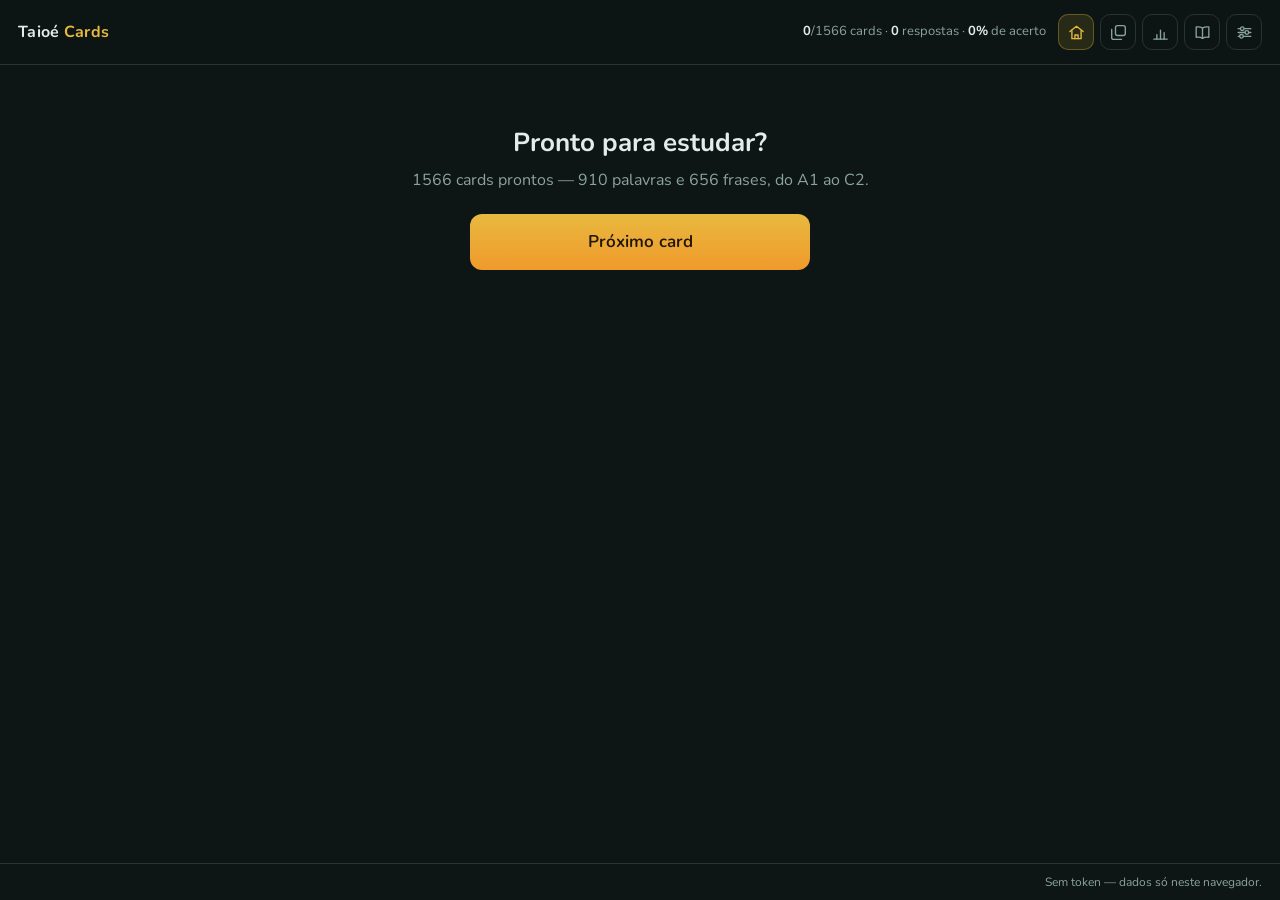
==== index.html @ 0e9fa622 "A frase presa a todas as palavras: requerTodas nas 656 frases Com as levas 15 a 19, toda palavra de " ====
<!DOCTYPE html>
<html lang="pt-BR">
<head>
<meta charset="utf-8">
<meta name="viewport" content="width=device-width, initial-scale=1, viewport-fit=cover">
<meta name="theme-color" content="#12141c">
<title>Taioé Cards</title>
<link rel="icon" href="data:image/svg+xml,<svg xmlns='http://www.w3.org/2000/svg' viewBox='0 0 100 100'><text y='.9em' font-size='90'>🇪🇸</text></svg>">
<link rel="preconnect" href="https://fonts.googleapis.com">
<link rel="preconnect" href="https://fonts.gstatic.com" crossorigin>
<link rel="stylesheet" href="https://fonts.googleapis.com/css2?family=Nunito:wght@400;600;700;800&display=swap">
<link rel="stylesheet" href="style.css?v=a6fc351f">
</head>
<body>

<header class="topo">
  <div class="marca">Taioé <span>Cards</span></div>
  <div class="placar" id="placar"></div>
  <!-- Ícones de traço, herdando a cor da paleta: emoji trazem cor própria e
       brigavam com o verde-noite. O de «todos os cards» é a própria pilha. -->
  <nav class="acoes-topo">
    <button class="icone" id="btn-inicio" title="Página inicial" aria-label="Página inicial">
      <svg viewBox="0 0 24 24" aria-hidden="true">
        <path d="M3.6 10.7 12 4.2l8.4 6.5"/>
        <path d="M6.2 9.6V19.8h11.6V9.6"/>
        <path d="M10 19.8v-4.6h4v4.6"/>
      </svg>
    </button>
    <button class="icone" id="btn-cards" title="Todos os cards" aria-label="Todos os cards">
      <svg viewBox="0 0 24 24" aria-hidden="true">
        <rect x="8.2" y="3.4" width="12.4" height="12.4" rx="2.4"/>
        <path d="M15.8 20.6H5.8a2.4 2.4 0 0 1-2.4-2.4V8.2"/>
      </svg>
    </button>
    <button class="icone" id="btn-painel" title="Estatísticas" aria-label="Estatísticas">
      <svg viewBox="0 0 24 24" aria-hidden="true">
        <path d="M3.6 20.4h16.8"/>
        <path d="M7.4 20.4v-5.6"/>
        <path d="M12 20.4V9.2"/>
        <path d="M16.6 20.4v-8.2"/>
      </svg>
    </button>
    <button class="icone" id="btn-texto" title="Textos" aria-label="Textos">
      <svg viewBox="0 0 24 24" aria-hidden="true">
        <path d="M12 6.4C9.8 4.9 6.9 4.6 4 5v13c2.9-.4 5.8-.1 8 1.4"/>
        <path d="M12 6.4c2.2-1.5 5.1-1.8 8-1.4v13c-2.9-.4-5.8-.1-8 1.4"/>
        <path d="M12 6.4v13"/>
      </svg>
    </button>
    <button class="icone" id="btn-config" title="Configurações" aria-label="Configurações">
      <svg viewBox="0 0 24 24" aria-hidden="true">
        <path d="M4 7.2h16"/><path d="M4 12h16"/><path d="M4 16.8h16"/>
        <circle cx="9.2" cy="7.2" r="2.3"/>
        <circle cx="15" cy="12" r="2.3"/>
        <circle cx="8.2" cy="16.8" r="2.3"/>
      </svg>
    </button>
  </nav>
</header>

<main>

  <!-- ══════════ INÍCIO ══════════ -->
  <section id="tela-inicio" class="tela">
    <div class="bloco-inicio">
      <h1>Pronto para estudar?</h1>
      <p class="sub" id="resumo-inicio">Carregando…</p>
      <button class="primario grande" id="btn-comecar">Próximo card</button>
    </div>
  </section>

  <!-- ══════════ CARD ══════════ -->
  <section id="tela-card" class="tela oculto">
    <div class="fichario">
    <div class="card">
      <span class="aba" id="aba-nivel">A1</span>
      <div class="card-meta">
        <span class="etiqueta" id="meta-tipo">palavra</span>
        <span class="etiqueta suave" id="meta-modo">múltipla escolha</span>
        <!-- só nas frases presas a uma palavra: diz qual foi -->
        <span class="etiqueta origem oculto" id="meta-origem"></span>
      </div>

      <!-- Este bloco gruda ao rolar: ver .pergunta-fixa no style.css -->
      <div class="pergunta-fixa">
        <p class="enunciado" id="enunciado">O que significa em português?</p>
        <div class="termo-linha">
          <span class="bandeira" id="bandeira-pergunta" title="idioma da pergunta">🇪🇸</span>
          <div class="termo" id="termo"></div>
        </div>
      </div>

      <p class="rotulo-resposta">
        <span class="bandeira" id="bandeira-resposta" title="idioma da resposta">🇧🇷</span>
        <span id="rotulo-resposta-txt">responda em português</span>
      </p>

      <!-- múltipla escolha -->
      <div id="area-multipla" class="alternativas"></div>
      <!-- não saber também é resposta, e conta como erro sem chute -->
      <div id="area-nao-sei-multipla" class="linha-botoes oculto">
        <button class="secundario" id="btn-nao-sei-multipla">Não sei</button>
      </div>

      <!-- escrita -->
      <div id="area-escrita" class="oculto">
        <textarea id="entrada" rows="1" autocomplete="off" autocorrect="off"
               autocapitalize="off" spellcheck="false" maxlength="120"
               placeholder="escreva o significado…"></textarea>
        <div class="linha-botoes">
          <button class="primario" id="btn-responder">Responder</button>
          <button class="secundario" id="btn-nao-sei">Não sei</button>
        </div>
        <!-- respondeu em espanhol: avisa e devolve a vez, sem contar erro -->
        <p id="aviso-lingua" class="aviso-lingua oculto" role="status"></p>
      </div>

      <!-- não aprender: em destaque na estreia, discreto depois -->
      <p class="linha-arquivar">
        <button class="link-arquivar" id="btn-arquivar">Não quero aprender este card</button>
      </p>

      <!-- feedback -->
      <div id="area-feedback" class="oculto">
        <div class="veredito" id="veredito"></div>
        <div class="conquista oculto" id="conquista"></div>
        <!-- acertou sem o acento: conta como certo, e a linha chama atenção -->
        <p id="aviso-acento" class="aviso-acento oculto"></p>
        <!-- acertou com a palavra de outro lugar: vale, e diz de onde ela é -->
        <p id="aviso-regiao" class="aviso-regiao oculto"></p>
        <div class="resposta-dada oculto" id="resposta-dada">
          <span class="rotulo">Você escreveu</span>
          <strong id="texto-dado"></strong>
        </div>
        <div class="resposta-certa" id="caixa-resposta">
          <span class="rotulo"><span id="bandeira-feedback">🇧🇷</span> Resposta</span>
          <strong id="resposta-certa"></strong>
        </div>

        <div id="area-julgamento" class="julgamento oculto">
          <p class="pergunta-julgamento">Não foi exatamente isso. Você considera que acertou?</p>
          <div class="linha-botoes">
            <button class="opcao-julgamento acertei" data-julgamento="certo">Acertei</button>
            <button class="opcao-julgamento errei" data-julgamento="errado">Errei</button>
          </div>
        </div>
        <p class="nota" id="nota"></p>
        <div class="medidas" id="medidas"></div>


        <div id="area-contestar" class="contestar oculto">
          <button class="link-contestar" id="btn-contestar">
            Acho que essa resposta deveria ser aceita
          </button>
          <p class="aviso-contestado oculto" id="aviso-contestado">
            Anotado. Vou trazer este caso quando formos atualizar o app.
          </p>
        </div>

        <!-- vale para qualquer card, tendo acertado ou não -->
        <p class="linha-comentar">
          <button class="link-comentar" id="btn-comentar-card">Comentar este card</button>
        </p>

        <button class="primario grande" id="btn-proximo">Próximo card</button>
      </div>
    </div>
    </div>
  </section>

  <!-- ══════════ TODOS OS CARDS ══════════ -->
  <section id="tela-cards" class="tela oculto">
    <h2>Todos os cards</h2>

    <div class="filtros">
      <input type="search" id="busca-cards" autocomplete="off"
             placeholder="buscar em espanhol, português, tema ou nota…">
      <div class="linha-filtros">
        <label class="filtro">Tipo
          <select id="filtro-tipo">
            <option value="">todos</option>
            <option value="palavra">palavras</option>
            <option value="frase">frases</option>
          </select>
        </label>
        <label class="filtro">Nível
          <select id="filtro-nivel"><option value="">todos</option></select>
        </label>
        <label class="filtro">Tema
          <select id="filtro-tag"><option value="">todos</option></select>
        </label>
        <label class="filtro">Situação
          <select id="filtro-estado">
            <option value="">todas</option>
            <option value="novo">ainda não apareceu</option>
            <option value="preso">presos a uma palavra</option>
            <option value="andamento">em andamento</option>
            <option value="invertido">já na volta (pt → es)</option>
            <option value="dominado">dominado</option>
            <option value="errei">já errei alguma vez</option>
            <option value="arquivado">arquivados</option>
          </select>
        </label>
      </div>
      <p class="contagem" id="contagem-cards"></p>
    </div>

    <div id="lista-cards" class="lista-cards"></div>
    <button class="secundario" data-voltar>Voltar</button>
  </section>

  <!-- ══════════ PAINEL ══════════ -->
  <section id="tela-painel" class="tela oculto">
    <h2>Como você está indo</h2>
    <div id="painel-conteudo"></div>
    <div id="dica" class="dica" role="status" hidden></div>
    <button class="secundario" data-voltar>Voltar</button>
  </section>

  <!-- ══════════ TEXTOS (TRILHAS) ══════════ -->
  <section id="tela-texto" class="tela oculto">
    <h2>Textos</h2>
    <div id="texto-conteudo"></div>
    <button class="secundario" data-voltar>Voltar</button>
  </section>

  <!-- ══════════ CONFIGURAÇÕES ══════════ -->
  <section id="tela-config" class="tela oculto">
    <h2>Configurações</h2>

    <div class="grupo">
      <h3>Sincronizar com o GitHub</h3>
      <p class="ajuda">
        Seus resultados são gravados em
        <code>gereneto/espanhol-cards-dados</code>. Para isso o app precisa de um
        <em>token</em> seu, guardado apenas neste navegador (nunca vai para o repositório do app).
        Crie um <strong>fine-grained token</strong> com acesso somente a esse repositório e
        permissão <strong>Contents: Read and write</strong>.
      </p>
      <label>Repositório de dados
        <input type="text" id="cfg-repo" placeholder="gereneto/espanhol-cards-dados">
      </label>
      <label>Token do GitHub
        <input type="password" id="cfg-token" placeholder="github_pat_…" autocomplete="off">
      </label>
      <label class="linha-check">
        <input type="checkbox" id="cfg-auto" checked>
        <span>Enviar automaticamente durante o estudo</span>
      </label>
      <div class="linha-botoes">
        <button class="primario" id="btn-salvar-cfg">Salvar</button>
        <button class="secundario" id="btn-enviar">Enviar agora</button>
        <button class="secundario" id="btn-baixar">Baixar do GitHub</button>
      </div>
      <p class="estado-sync" id="estado-sync"></p>
    </div>

    <div class="grupo">
      <h3>Cópia local</h3>
      <p class="ajuda">Funciona sem token, caso você prefira levar o arquivo na mão.</p>
      <div class="linha-botoes">
        <button class="secundario" id="btn-exportar">Exportar arquivo</button>
        <button class="secundario" id="btn-importar">Importar arquivo</button>
        <input type="file" id="arquivo-importar" accept="application/json" hidden>
      </div>
    </div>

    <div class="grupo perigo">
      <h3>Zerar</h3>
      <p class="ajuda">Apaga todo o progresso guardado neste navegador. O que já foi enviado ao GitHub continua lá.</p>
      <button class="secundario" id="btn-zerar">Apagar progresso local</button>
    </div>

    <button class="secundario" data-voltar>Voltar</button>
  </section>

</main>

<!-- Comentar qualquer card, de dentro do card ou da lista. Um painel só,
     que as duas portas de entrada abrem apontando para um id. -->
<div class="comentario-fundo oculto" id="comentario-fundo">
  <div class="comentario-painel" role="dialog" aria-modal="true" aria-labelledby="comentario-titulo">
    <h3 id="comentario-titulo">Comentar o card</h3>
    <p class="comentario-alvo" id="comentario-alvo"></p>
    <textarea id="comentario-texto" rows="4" maxlength="500"
              placeholder="o que você notou neste card…"></textarea>
    <p class="comentario-conta"><span id="comentario-restam">500</span> caracteres restantes</p>
    <div class="linha-botoes">
      <button class="primario" id="btn-comentario-enviar">Enviar</button>
      <button class="secundario" id="btn-comentario-fechar">Cancelar</button>
    </div>
  </div>
</div>

<footer class="rodape">
  <span id="rodape-sync">•</span>
</footer>

<script src="data/textos-es.js?v=510827a6"></script>
<script src="data/cards.js?v=283aee2c"></script>
<script src="data/historico.js?v=fcb2ebb0"></script>
<script src="js/motor.js?v=e0dedfbd"></script>
<script src="js/github.js?v=5713c2d2"></script>
<script src="js/app.js?v=dbaf0b4e"></script>
</body>
</html>
---- style.css ----
/* ────────────────────────────────────────────────────────────────
   Pilha — o baralho como fichário: a caixa é o fundo e a ficha é a
   superfície erguida. (As duas fichas que assomavam atrás dela saíram a
   pedido: a ficha fica sozinha sobre a caixa.)
   Verde-noite para a caixa, âmbar para o que exige decisão, verde-água
   só para o acerto — que por isso é visto.

   Toda cor vive aqui. Os tons translúcidos também têm token, para a
   próxima repaginação não ter de caçar rgba pelo arquivo inteiro.
   ──────────────────────────────────────────────────────────────── */
:root{
  --fundo:#0d1614;        /* a caixa */
  --fundo-2:#16211f;      /* a ficha */
  --fundo-3:#1e2c29;      /* blocos dentro da ficha */
  --borda:#25352f;
  --texto:#e4ebe8;
  --texto-2:#8ba39d;
  --acento:#e8b93f;
  --acento-2:#c8102e;
  --ok:#4dd4a0;
  --erro:#f0796f;
  --quase:#f2d489;

  --acento-fraco:rgba(232,185,63,.13);
  --acento-borda:rgba(232,185,63,.34);
  --ok-fraco:rgba(77,212,160,.13);
  --ok-borda:rgba(77,212,160,.38);
  --erro-fraco:rgba(240,121,111,.10);
  --erro-borda:rgba(240,121,111,.42);
  --quase-fraco:rgba(242,212,137,.09);
  --quase-borda:rgba(242,212,137,.34);

  --raio:15px;
  --sombra:0 1px 0 rgba(255,255,255,.05), 0 10px 26px -12px #000;
}

*{box-sizing:border-box}
html,body{margin:0;padding:0}
body{
  background:var(--fundo);
  color:var(--texto);
  font:400 16px/1.5 "Nunito",ui-rounded,system-ui,-apple-system,"Segoe UI",sans-serif;
  min-height:100vh;
  display:flex;flex-direction:column;
  padding-bottom:env(safe-area-inset-bottom);
}

.oculto{display:none !important}

/* ── topo ── */
.topo{
  display:flex;align-items:center;gap:12px;
  padding:14px 18px;border-bottom:1px solid var(--borda);
  background:rgba(13,22,20,.88);backdrop-filter:blur(8px);
  position:sticky;top:0;z-index:10;
}
.marca{font-weight:700;letter-spacing:.3px}
.marca span{color:var(--acento)}
.placar{margin-left:auto;font-size:13px;color:var(--texto-2);white-space:nowrap}
.placar b{color:var(--texto)}
.acoes-topo{display:flex;gap:6px}
.icone{
  background:transparent;border:1px solid var(--borda);color:var(--texto-2);
  border-radius:10px;width:36px;height:36px;cursor:pointer;
  display:grid;place-items:center;padding:0;
  transition:color .12s,border-color .12s,background .12s;
}
.icone svg{
  width:19px;height:19px;display:block;
  fill:none;stroke:currentColor;stroke-width:1.7;
  stroke-linecap:round;stroke-linejoin:round;
}
/* os botões dos controles deslizantes são vazados, não riscados pela linha */
.icone svg circle{fill:var(--fundo)}
.icone:hover{color:var(--texto);border-color:var(--texto-2);background:var(--fundo-3)}
.icone:focus-visible{outline:2px solid var(--acento);outline-offset:2px}
/* a tela em que você está fica marcada: saber onde se está é barato */
.icone.aqui{color:var(--acento);border-color:var(--acento-borda);background:var(--acento-fraco)}
.icone.aqui svg circle{fill:#1c1a10}

main{flex:1;width:100%;max-width:720px;margin:0 auto;padding:22px 16px 40px}

h1{font-size:26px;margin:0 0 6px}
h2{font-size:20px;margin:0 0 16px}
h3{font-size:15px;margin:0 0 8px;color:var(--acento)}
.sub{color:var(--texto-2);margin:0 0 22px}

/* ── início ── */
.bloco-inicio{text-align:center;padding:36px 0}

/* ── botões ── */
button{font:inherit}
.primario{
  background:linear-gradient(180deg,var(--acento),#f09a2b);
  color:#20160a;border:0;border-radius:12px;padding:13px 22px;
  font-weight:650;cursor:pointer;transition:transform .06s,filter .15s;
}
.primario:hover{filter:brightness(1.06)}
.primario:active{transform:translateY(1px)}
.grande{width:100%;max-width:340px;padding:15px 22px;font-size:17px}
/* Ao rolar até eles depois da resposta, param com uma folga da borda de
   baixo em vez de encostar nela. */
#btn-proximo,#area-julgamento{scroll-margin-bottom:24px}
.secundario{
  background:var(--fundo-3);color:var(--texto);border:1px solid var(--borda);
  border-radius:11px;padding:11px 18px;cursor:pointer;
}
.secundario:hover{border-color:var(--texto-2)}
.linha-botoes{display:flex;gap:10px;flex-wrap:wrap;margin-top:14px}

/* ── a ficha ── */
.fichario{position:relative}

.card{
  position:relative;z-index:1;
  background:var(--fundo-2);border:1px solid var(--borda);
  border-radius:var(--raio);padding:22px;box-shadow:var(--sombra);
}

/* a aba do nível sai por cima da ficha, como a lingueta de um fichário */
.aba{
  position:absolute;top:0;right:24px;z-index:2;
  background:var(--acento);color:#1a1405;
  font-size:11px;font-weight:800;letter-spacing:.9px;
  padding:6px 11px 7px;border-radius:0 0 8px 8px;
}

.card-meta{display:flex;gap:8px;flex-wrap:wrap;margin-bottom:16px;padding-right:56px}
.etiqueta{
  font-size:11.5px;text-transform:uppercase;letter-spacing:.7px;font-weight:600;
  background:var(--acento-fraco);color:var(--acento);
  border:1px solid var(--acento-borda);border-radius:999px;padding:3px 11px;
}
.etiqueta.suave{background:var(--fundo-3);color:var(--texto-2);border-color:var(--borda)}
/* a palavra que destravou esta frase: verde, como a conquista que a trouxe */
.etiqueta.origem{background:var(--ok-fraco);color:var(--ok);border-color:var(--ok-borda);
  font-style:italic;text-transform:none;letter-spacing:0}
.enunciado{color:var(--texto-2);font-size:13.5px;margin:0 0 6px}
/* ── a pergunta não sai da tela ──
   Respondida a pergunta, a tela desce sozinha até o botão, e num card longo
   era a pergunta que sumia por cima — para reler era preciso subir a tela à
   mão. Ela gruda logo abaixo do cabeçalho e a resposta passa por baixo.

   Gruda o enunciado, a frase e a linha tracejada que fecha a pergunta — e
   não a metade de cima inteira. As etiquetas e a aba do nível, que ficam
   acima, sobem e desaparecem atrás do cabeçalho: nada disso se relê, e são
   uns 60px que a resposta ganha num aparelho onde ela mal cabia. Sai de
   graça e sem sobressalto, porque é rolagem comum: esconder aquilo por
   script encolheria a página no meio da rolagem e o card ficaria oscilando
   entre dois tamanhos, justo na faixa em que acaba de grudar.

   A linha é a borda de baixo deste bloco, e não mais a borda de cima do
   «responda em…»: assim ela sobe junto com a pergunta e o bloco fica com
   começo e fim, em vez de terminar no ar.

   As margens negativas fazem o bloco cobrir a ficha de ponta a ponta: sem
   elas, o que rola aparece nas laterais, dentro do respiro de 22px. E o
   respiro de baixo é padding pelo mesmo motivo — margem não pinta fundo, e a
   resposta apareceria pela fresta.

   O gruda vale só dentro da ficha, então quando ela acaba a pergunta sobe
   junto — que é o certo: não há mais resposta para ler embaixo. */
.pergunta-fixa{
  position:sticky;top:var(--altura-topo,65px);z-index:3;
  background:var(--fundo-2);
  margin:0 -22px;
  padding:0 22px 14px;
  border-bottom:1px dashed var(--borda);
}
.termo-linha{display:flex;align-items:flex-start;gap:12px}
.termo{
  font-size:29px;font-weight:800;line-height:1.22;letter-spacing:-.015em;
  color:#fff;overflow-wrap:break-word;flex:1;
}
.termo.frase{font-size:23px;font-style:italic}

/* a bandeira diz de que lado vai a tradução, para não errar a direção */
.bandeira{font-size:22px;line-height:1.3;flex:none}
.rotulo-resposta{
  display:flex;align-items:center;gap:8px;
  margin:0 0 14px;font-size:12.5px;color:var(--texto-2);
  text-transform:uppercase;letter-spacing:.6px;
  /* a linha tracejada passou para a borda de baixo da .pergunta-fixa, para
     grudar junto com ela; aqui fica só o respiro que vinha depois */
  padding-top:13px;
}
.rotulo-resposta .bandeira{font-size:17px}
.resposta-certa .rotulo span{font-size:13px;margin-right:2px}

/* Respondeu em espanhol num card de falso amigo: o aviso devolve a vez em
   vez de contar erro, então usa o amarelo do «deu quase», que é a cor de
   quem não acertou nem errou. */
.aviso-lingua{
  margin:12px 0 0;font-size:14px;line-height:1.45;color:var(--quase);
  background:var(--quase-fraco);border:1px solid var(--quase-borda);
  border-radius:11px;padding:11px 14px;
}
.aviso-lingua b{color:var(--texto);font-weight:700}

/* Degrau da escada dos dominados onde ninguém chegou ainda. */
tr.vago td{opacity:.42}

/* Acertou sem o acento: nem verde nem vermelho, que não é acerto limpo nem
   erro. O mesmo amarelo do «deu quase». */
.aviso-acento{
  margin:-4px 0 12px;font-size:13.5px;color:var(--quase);
}
.aviso-acento b{color:var(--texto);font-weight:700}
/* A variante de outro lugar: não é correção, é informação — por isso o
   tom do texto secundário, e não o amarelo do acento. */
.aviso-regiao{margin:-4px 0 12px;font-size:13.5px;color:var(--texto-2)}
.aviso-regiao b{color:var(--texto);font-weight:700}
/* A letra acentuada que faltou, pintada na resposta certa. O mesmo amarelo
   do aviso, para o olho ligar uma coisa à outra sem ler nada. */
.resposta-certa mark.acento{
  background:var(--quase-fraco);color:var(--quase);
  border-radius:3px;padding:0 1px;box-shadow:0 0 0 1px var(--quase-borda);
}
/* No «deu quase» a diferença é pintada também no que foi escrito. A caixa
   de lá já é amarela, então ali a pintura se inverte: fundo amarelo cheio
   e letra escura, que é o que aparece contra o amarelo fraco da caixa. */
.resposta-dada mark.acento{
  background:var(--quase);color:var(--fundo);
  border-radius:3px;padding:0 2px;box-shadow:none;
}
.forma-rotulo.variante{white-space:normal;display:inline-block;margin:6px 0 0}

/* ── alternativas ── */
.alternativas{display:flex;flex-direction:column;gap:9px}
.alternativa{
  display:flex;align-items:center;gap:12px;width:100%;text-align:left;
  background:var(--fundo-3);border:1px solid var(--borda);color:var(--texto);
  border-radius:11px;padding:13px 15px;cursor:pointer;
  transition:border-color .12s,background .12s;
}
.alternativa:hover:not(:disabled){border-color:var(--acento);background:var(--fundo-2)}
.alternativa:disabled{cursor:default;opacity:.85}
.alternativa .num{
  flex:none;width:23px;height:23px;border-radius:50%;background:var(--fundo);
  border:1px solid var(--borda);display:grid;place-items:center;
  font-size:12px;font-weight:800;color:var(--acento);
}
.alternativa.certa{border-color:var(--ok);background:var(--ok-fraco);opacity:1}
.alternativa.certa .num{background:var(--ok);border-color:var(--ok);color:#0a231b}
.alternativa.errada{border-color:var(--erro);background:var(--erro-fraco)}

/* ── escrita ── */
#entrada{
  width:100%;background:var(--fundo);border:1px solid var(--borda);
  color:var(--texto);border-radius:11px;padding:14px 15px;font-size:18px;
  /* é um textarea que cresce para baixo com a resposta (ver ajustarEntrada) */
  display:block;font-family:inherit;line-height:1.35;resize:none;overflow:hidden;
  transition:height .18s ease;
}
@media (prefers-reduced-motion:reduce){#entrada{transition:none}}
#entrada:focus{outline:0;border-color:var(--acento)}

/* ── feedback ── */
/* o veredito encostava nos botões de responder (e na última alternativa):
   zero de respiro entre a pergunta respondida e o que veio dela */
#area-feedback{margin-top:18px}
.veredito{font-size:19px;font-weight:700;margin-bottom:14px}
.veredito.ok{color:var(--ok)}
.veredito.erro{color:var(--erro)}
.veredito.quase{color:var(--quase)}
/* Venceu as duas direções. Uma etiqueta, logo abaixo do veredito: no
   mesmo verde do acerto, mas com contorno, para não ser lida como
   subtítulo do «Certo!» — é outra coisa, e maior. */
.conquista{
  display:inline-block;margin:-6px 0 14px;
  background:var(--ok-fraco);color:var(--ok);border:1px solid var(--ok-borda);
  border-radius:999px;padding:4px 13px;font-size:13px;font-weight:700;
  letter-spacing:.3px;
}
.resposta-certa{
  background:var(--fundo-3);border:1px solid var(--borda);border-radius:11px;
  padding:12px 15px;margin-bottom:12px;
}
.resposta-certa .rotulo{
  display:block;font-size:11px;text-transform:uppercase;letter-spacing:.7px;
  color:var(--texto-2);margin-bottom:3px;
}
.resposta-certa strong{font-size:19px}
/* Acertou: a caixa inteira confirma, sem depender de ler o veredito. */
.resposta-certa.certa{background:var(--ok-fraco);border-color:var(--ok-borda)}
.resposta-certa.certa .rotulo{color:var(--ok)}
/* A nota traz pares «🇪🇸 palavra → 🇧🇷 tradução», um por linha, sempre no
   mesmo sentido. Antes ela misturava as duas direções na mesma frase e
   ninguém sabia qual palavra era de qual língua. */
.nota{
  color:var(--texto-2);font-size:14px;margin:0 0 12px;
  border-left:2px solid var(--acento);padding-left:12px;
  white-space:pre-line;line-height:1.7;
}
.medidas{display:flex;gap:8px;flex-wrap:wrap;margin-bottom:18px}
.medida{
  font-size:12px;background:var(--fundo-3);border:1px solid var(--borda);
  border-radius:999px;padding:4px 11px;color:var(--texto-2);
}
.medida b{color:var(--texto);font-weight:600}

.resposta-dada{
  background:var(--quase-fraco);border:1px solid var(--quase-borda);
  border-radius:11px;padding:12px 15px;margin-bottom:10px;
}
.resposta-dada .rotulo{
  display:block;font-size:11px;text-transform:uppercase;letter-spacing:.7px;
  color:var(--quase);margin-bottom:3px;
}
.resposta-dada strong{font-size:18px}

.julgamento{
  border-top:1px solid var(--borda);margin:14px 0 18px;padding-top:16px;
}
.pergunta-julgamento{margin:0;font-size:14.5px}
.julgamento .linha-botoes{margin-top:10px}
.opcao-julgamento{
  flex:1;min-width:130px;border-radius:999px;padding:11px 15px;
  font-size:14.5px;font-weight:600;cursor:pointer;
  background:var(--fundo-3);border:1px solid var(--borda);color:var(--texto);
}
.opcao-julgamento.acertei:hover{border-color:var(--ok);color:var(--ok);background:var(--ok-fraco)}
.opcao-julgamento.errei:hover{border-color:var(--erro);color:var(--erro);background:var(--erro-fraco)}

/* ── painel ── */
.grade{display:grid;grid-template-columns:repeat(auto-fit,minmax(140px,1fr));gap:10px;margin-bottom:22px}
.metrica{background:var(--fundo-2);border:1px solid var(--borda);border-radius:12px;padding:14px}
.metrica .valor{font-size:25px;font-weight:700;line-height:1.1}
.metrica .rotulo{font-size:12px;color:var(--texto-2);margin-top:3px}
.legenda{color:var(--texto-2);font-size:13px;margin:-8px 0 16px;line-height:1.55}
.legenda b{color:var(--texto)}

table{width:100%;border-collapse:collapse;font-size:13.5px;margin-bottom:22px}
th,td{text-align:left;padding:8px 10px;border-bottom:1px solid var(--borda)}
th{color:var(--texto-2);font-weight:600;font-size:12px;text-transform:uppercase;letter-spacing:.5px}
td.num,th.num{text-align:right;font-variant-numeric:tabular-nums}
/* a linha de totais fecha a tabela: sem borda embaixo e um pouco mais firme */
tr.soma td{border-bottom:none;border-top:1px solid var(--borda);font-weight:600;color:var(--texto)}

/* ── tabela de etapas ──
   São seis colunas de números com rótulos longos ("Escrevendo", "Dominados").
   Deitados, eles decidiam sozinhos a largura da tabela e estouravam a tela do
   celular. De pé, cada coluna fica do tamanho do número que carrega. */
th.vert{
  padding:8px 3px;vertical-align:bottom;text-align:center;
}
th.vert span{
  display:inline-block;white-space:nowrap;
  writing-mode:vertical-rl;transform:rotate(180deg);  /* lê de baixo para cima */
}
.barra{height:6px;background:var(--fundo-3);border-radius:99px;overflow:hidden;min-width:60px}
.barra i{display:block;height:100%;background:var(--ok)}

/* ── o caminho até aqui ──
   Três cores para três etapas, escolhidas para se separarem também em visão
   com deficiência de cor, e conferidas contra o fundo escuro da ficha. */
:root{
  --serie-espt:#3987e5;
  --serie-ptes:#d95926;
  --serie-dom:#199e70;
  /* Os seis degraus do dominado: um verde só, do escuro ao claro. Conferido
     como escala ordinal contra o fundo escuro — tom único, claridade sempre
     subindo, passo visível entre vizinhos, e o degrau mais escuro ainda com
     3,1:1 de contraste. */
  --degrau-0:#14764f;
  --degrau-1:#1e9a71;
  --degrau-2:#33b98a;
  --degrau-3:#5ecfa4;
  --degrau-4:#8ce0bf;
  --degrau-5:#b9f0d8;
  /* Os seis degraus no caminho até aqui, cada um uma etapa com cor própria
     (pedido de 26/09): pedras que clareiam até o diamante — ametista,
     turquesa, esmeralda, topázio (o âmbar da casa), quartzo rosa e branco.
     A claridade sobe a cada degrau, então a ordem ainda se lê pelo tom; e
     a sequência inteira, com es→pt e pt→es embaixo, passou no validador de
     paleta contra a ficha: vizinhos a ΔE 16,7 na visão comum e 8,4 na
     simulação de daltonismo (mínimos 15 e 8), todos acima de 3:1. */
  --escada-0:#755ebf;
  --escada-1:#099399;
  --escada-2:#01c682;
  --escada-3:#e6af28;
  --escada-4:#f8b9da;
  --escada-5:#ffffff;
}
svg.grafico-etapas{display:block;width:100%;height:auto;margin:4px 0 14px}
svg.grafico-etapas .malha{stroke:var(--borda);stroke-width:1}
svg.grafico-etapas .eixo{fill:var(--texto-2);font-size:10px}
/* a fresta é o fundo da ficha passando entre duas bandas */
svg.grafico-etapas .fresta{stroke:var(--fundo-2);stroke-width:2;stroke-linejoin:round}
svg.grafico-etapas .fresta.fina{stroke-width:1}
svg.grafico-etapas .cursor{stroke:var(--texto-2);stroke-width:1}
.chaves{display:flex;flex-wrap:wrap;gap:6px 18px;margin:2px 0 4px}
.chaves .chave{display:flex;align-items:center;gap:7px;font-size:13px;color:var(--texto-2)}
.chaves .chave i{width:11px;height:11px;border-radius:3px;flex:none}
.chaves .chave b{color:var(--texto);font-variant-numeric:tabular-nums}

/* ── os gráficos do diário ──
   SVG de 500 de largura que a tela encolhe. O teto de 600px segura o texto
   num tamanho decente no computador; no celular, 13 unidades viram uns 9px. */
svg.grafico{display:block;width:100%;max-width:600px;height:auto;margin:4px 0 24px;overflow:visible}
svg.grafico text{fill:var(--texto-2);font-size:13px;font-family:inherit}
svg.grafico text.forte{fill:var(--texto);font-weight:700}
svg.grafico .malha{stroke:var(--borda);stroke-width:1}
svg.grafico .alvo{cursor:pointer}
svg.grafico .alvo.tocado{stroke:var(--texto);stroke-width:2}
.calendario svg.grafico text{font-size:11px}
@media (max-width:520px){ svg.grafico text{font-size:16px} .calendario svg.grafico text{font-size:12px} }
.dica{
  position:fixed;z-index:30;pointer-events:none;background:var(--fundo-3);
  border:1px solid var(--borda);color:var(--texto);font-size:13px;line-height:1.4;
  padding:7px 10px;border-radius:9px;box-shadow:0 10px 24px -12px #000;
  max-width:260px;font-variant-numeric:tabular-nums;white-space:nowrap;
}

/* a barra fica na sua própria coluna, sem título: o número ao lado já diz o
   que ela mede, e o rótulo repetido só roubaria largura */
td.col-barra{width:1%;padding-left:8px}
td.col-barra .barra{width:56px;min-width:0}
table.nivel td,table.nivel th{padding-left:5px;padding-right:5px}
table.nivel td:first-child,table.nivel th:first-child{padding-left:10px}

/* ── configurações ── */
.grupo{
  background:var(--fundo-2);border:1px solid var(--borda);border-radius:12px;
  padding:16px;margin-bottom:16px;
}
.grupo.perigo{border-color:var(--erro-borda)}
.grupo.perigo h3{color:var(--erro)}
.ajuda{color:var(--texto-2);font-size:13px;margin:0 0 14px}
.ajuda code{background:var(--fundo-3);padding:1px 6px;border-radius:5px;font-size:12px}
label{display:block;font-size:13px;color:var(--texto-2);margin-bottom:12px}
label input[type=text],label input[type=password]{
  display:block;width:100%;margin-top:5px;background:var(--fundo);
  border:1px solid var(--borda);color:var(--texto);border-radius:9px;padding:10px 12px;font-size:14px;
}
label input:focus{outline:0;border-color:var(--acento)}
.linha-check{display:flex;align-items:center;gap:9px;color:var(--texto)}
.linha-check input{width:17px;height:17px;accent-color:var(--acento)}
.estado-sync{font-size:13px;margin:12px 0 0;min-height:19px}
.estado-sync.ok{color:var(--ok)}
.estado-sync.erro{color:var(--erro)}

/* ── rodapé ── */
.rodape{
  border-top:1px solid var(--borda);padding:9px 18px;
  font-size:12px;color:var(--texto-2);text-align:right;
}

@media (max-width:520px){
  .termo{font-size:26px}
  .termo.frase{font-size:20px}
  .placar{display:none}
  main{padding:16px 13px 30px}
}

/* quando o erro foi de conjugação, o feedback nomeia o que ele escreveu */
.resposta-dada.conjugacao{
  background:var(--erro-fraco);border-color:var(--erro-borda);
}
.resposta-dada.conjugacao .rotulo{color:var(--erro)}
.forma-rotulo{
  font-size:12.5px;font-weight:500;color:var(--texto-2);
  border:1px solid var(--borda);border-radius:999px;padding:2px 9px;
  margin-left:8px;white-space:nowrap;
}

/* contestar: o card pode estar errado, não você */
.contestar{margin-bottom:16px}
.link-contestar{
  background:var(--erro-fraco);border:1px solid var(--erro-borda);color:var(--erro);
  border-radius:10px;padding:10px 14px;font-size:14px;font-weight:500;cursor:pointer;width:100%;
  text-align:left;transition:border-color .12s,background .12s;
}
.link-contestar:hover{border-color:var(--erro);background:var(--erro-fraco)}
.aviso-contestado{margin:9px 0 0;font-size:13px;color:var(--ok)}

/* ── comentar um card ──
   Discreto de propósito: é uma saída sempre disponível, não uma ação que
   o card esteja pedindo. Sublinhado fino, do lado do texto secundário. */
.linha-comentar{margin:10px 0 16px;text-align:right}
.link-comentar{
  background:none;border:none;color:var(--texto-2);font:inherit;font-size:13px;
  cursor:pointer;padding:2px 0;text-decoration:underline;text-underline-offset:3px;
  text-decoration-color:var(--borda);
}
.link-comentar:hover{color:var(--texto);text-decoration-color:var(--texto-2)}
.link-comentar.na-lista{margin-top:8px;font-size:12.5px}
/* «Não quero aprender este card»: um link miúdo, que na estreia do card vira
   botão — é a hora em que a pessoa sabe se a palavra já é dela. */
.linha-arquivar{margin:10px 0 0;text-align:right}
.link-arquivar{background:none;border:0;padding:4px 0;font-size:12.5px;color:var(--texto-2);
  text-decoration:underline;text-decoration-color:var(--borda);text-underline-offset:3px;cursor:pointer}
.link-arquivar:hover{color:var(--texto)}
.link-arquivar.evidente{border:1px solid var(--borda);border-radius:10px;padding:8px 12px;
  text-decoration:none;font-size:13.5px;color:var(--texto)}
.link-arquivar.evidente:hover{border-color:var(--texto-2)}

.comentario-fundo{
  position:fixed;inset:0;z-index:50;background:rgba(0,0,0,.55);
  display:flex;align-items:center;justify-content:center;padding:20px;
}
.comentario-painel{
  background:var(--fundo-2);border:1px solid var(--borda);border-radius:var(--raio);
  box-shadow:var(--sombra);padding:20px;width:100%;max-width:460px;
}
.comentario-painel h3{margin:0 0 4px;font-size:17px}
.comentario-alvo{
  margin:0 0 14px;font-size:14px;color:var(--texto-2);line-height:1.5;
  border-left:2px solid var(--acento);padding-left:10px;
}
#comentario-texto{
  width:100%;background:var(--fundo);border:1px solid var(--borda);color:var(--texto);
  border-radius:10px;padding:11px 13px;font:inherit;font-size:15px;line-height:1.55;
  resize:vertical;min-height:88px;
}
#comentario-texto:focus{outline:none;border-color:var(--acento)}
.comentario-conta{margin:6px 0 14px;font-size:12.5px;color:var(--texto-2);text-align:right}
.comentario-conta.no-fim{color:var(--quase)}

/* ── lista de todos os cards ── */
.filtros{
  background:var(--fundo-2);border:1px solid var(--borda);border-radius:12px;
  padding:14px;margin-bottom:16px;position:sticky;top:66px;z-index:5;
}
#busca-cards{
  width:100%;background:var(--fundo);border:1px solid var(--borda);
  color:var(--texto);border-radius:10px;padding:11px 13px;font-size:15px;
}
#busca-cards:focus{outline:0;border-color:var(--acento)}
.linha-filtros{display:flex;gap:9px;flex-wrap:wrap;margin-top:11px}
.filtro{
  display:flex;flex-direction:column;gap:4px;margin:0;flex:1;min-width:132px;
  font-size:11px;text-transform:uppercase;letter-spacing:.6px;color:var(--texto-2);
}
.filtro select{
  background:var(--fundo);border:1px solid var(--borda);color:var(--texto);
  border-radius:9px;padding:8px 9px;font:inherit;font-size:13.5px;text-transform:none;
  letter-spacing:normal;
}
.filtro select:focus{outline:0;border-color:var(--acento)}
.contagem{margin:11px 0 0;font-size:13px;color:var(--texto-2)}
.contagem b{color:var(--texto)}

.lista-cards{display:flex;flex-direction:column;gap:8px;margin-bottom:20px}
.card-linha{
  background:var(--fundo-2);border:1px solid var(--borda);
  border-left:3px solid var(--borda);border-radius:10px;padding:12px 14px;
}
.card-linha.visto{border-left-color:var(--acento)}
.card-linha.dominado{border-left-color:var(--ok)}
.card-linha-topo{display:flex;gap:9px;align-items:baseline;flex-wrap:wrap}
.card-linha .es{font-weight:650;color:#fff;font-size:16px}
.card-linha .seta{color:var(--texto-2);font-size:13px}
.card-linha .pt{color:var(--texto)}
.card-linha-meta{display:flex;gap:6px;flex-wrap:wrap;margin-top:8px;align-items:center}
.selo{
  font-size:11px;border-radius:999px;padding:2px 9px;
  border:1px solid var(--borda);color:var(--texto-2);background:var(--fundo-3);
}
.selo.nivel{color:var(--acento);border-color:var(--acento-borda);background:var(--acento-fraco)}
.selo.situacao.novo{opacity:.7}
.selo.situacao.preso{color:var(--texto-2);border-style:dashed;opacity:.85}
.selo.situacao.andamento{color:var(--acento)}
.selo.situacao.invertido{color:var(--quase);border-color:var(--quase-borda)}
.selo.situacao.dominado{color:var(--ok);border-color:var(--ok-borda)}
.card-linha-nota{
  color:var(--texto-2);font-size:13px;margin:9px 0 0;
  border-left:2px solid var(--borda);padding-left:10px;
  white-space:pre-line;line-height:1.65;
}
.vazio{color:var(--texto-2);text-align:center;padding:30px 0}

@media (max-width:520px){
  .filtros{position:static}
  .filtro{min-width:calc(50% - 5px)}
}

/* ── a trilha de um texto ──
   Duas tabelas: a dos versos, com a situação de cada um, e a do texto fechado,
   com original e tradução lado a lado. */
.tabela-versos,.tabela-texto{width:100%;border-collapse:collapse;font-size:14px}
.tabela-versos td,.tabela-texto td{padding:5px 8px;vertical-align:top;border-bottom:1px solid var(--borda)}
.tabela-versos tr:last-child td,.tabela-texto tr:last-child td{border-bottom:none}
.verso-marca{width:1.6em;text-align:center;color:var(--texto-2)}
.verso-es{color:var(--texto);font-style:italic}
.verso-pt,.verso-situacao{color:var(--texto-2)}
.tabela-texto .verso-es{width:50%}
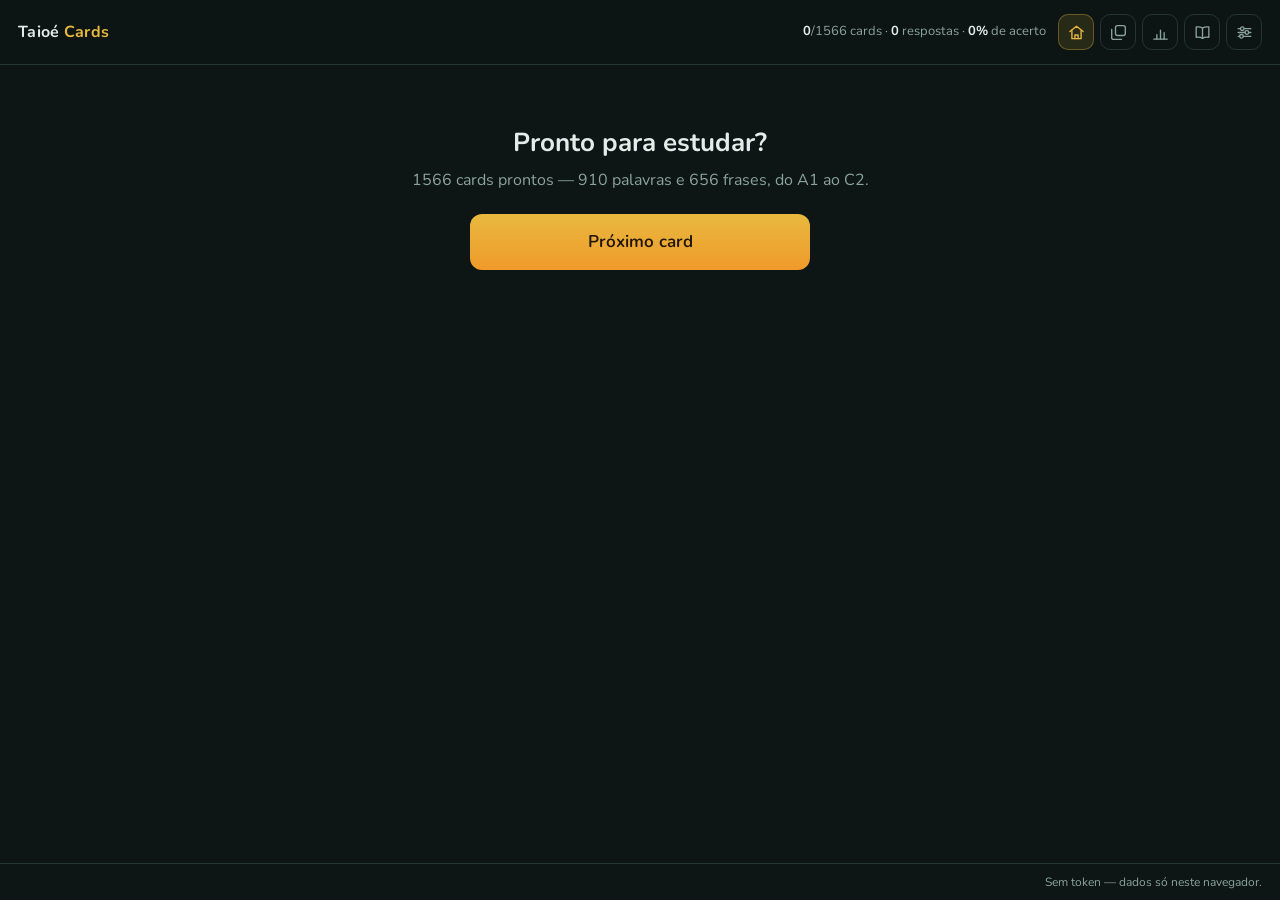
==== commit 1f78279d: "Contestacao de p326 aceita: «a maquina» basta para la lavadora Decisao do Gere: no Brasil, «a maquin" ====
--- a/index.html
+++ b/index.html
@@ -297,7 +297,7 @@
 </footer>
 
 <script src="data/textos-es.js?v=510827a6"></script>
-<script src="data/cards.js?v=283aee2c"></script>
+<script src="data/cards.js?v=bae7ab58"></script>
 <script src="data/historico.js?v=fcb2ebb0"></script>
 <script src="js/motor.js?v=e0dedfbd"></script>
 <script src="js/github.js?v=5713c2d2"></script>
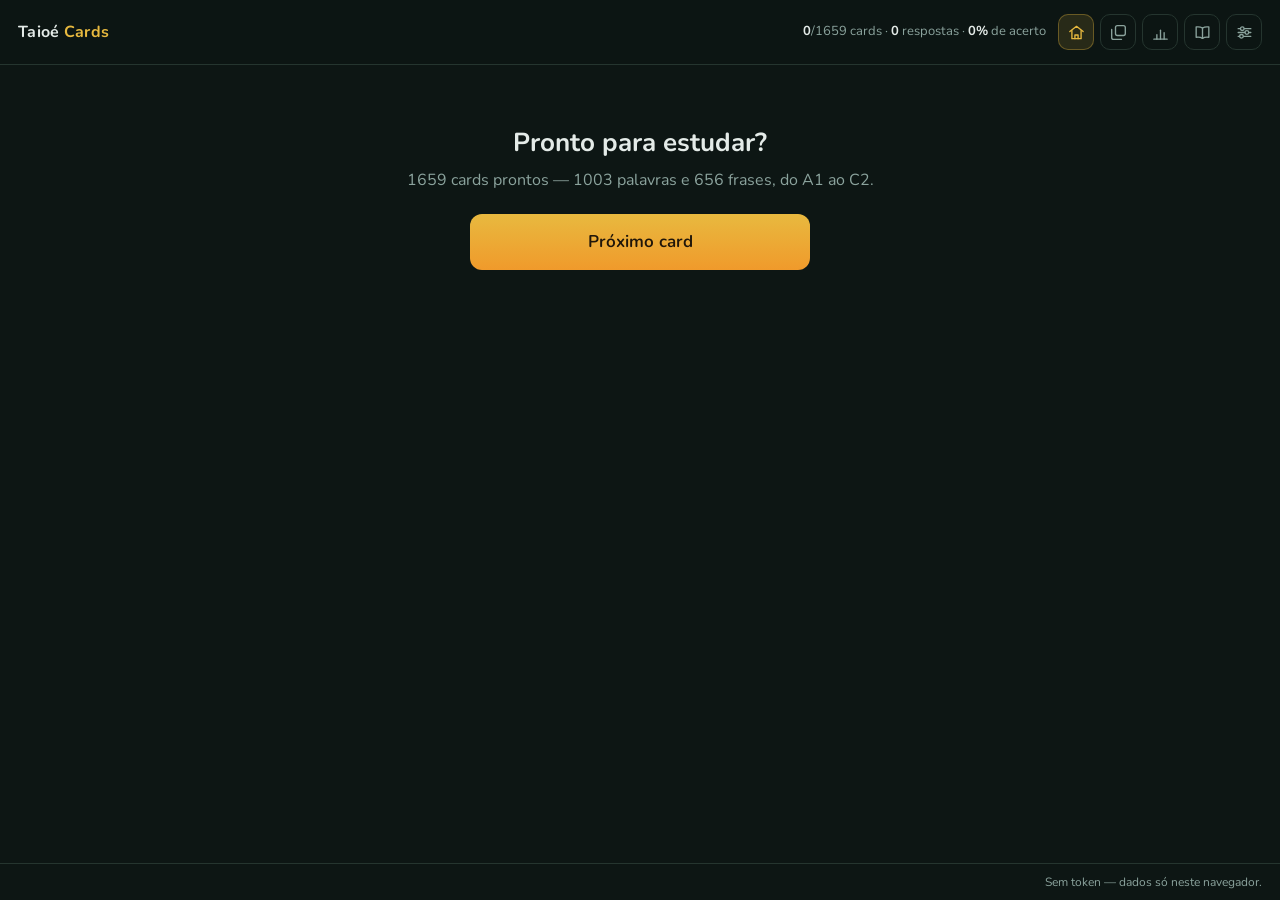
==== commit b7c8b53a: "Os textos viram recompensa: um poema e uma prosa na espera, sem card de verso Decisao do Gere (05/10" ====
--- a/index.html
+++ b/index.html
@@ -9,7 +9,7 @@
 <link rel="preconnect" href="https://fonts.googleapis.com">
 <link rel="preconnect" href="https://fonts.gstatic.com" crossorigin>
 <link rel="stylesheet" href="https://fonts.googleapis.com/css2?family=Nunito:wght@400;600;700;800&display=swap">
-<link rel="stylesheet" href="style.css?v=a6fc351f">
+<link rel="stylesheet" href="style.css?v=81f99633">
 </head>
 <body>
 
@@ -296,11 +296,11 @@
   <span id="rodape-sync">•</span>
 </footer>
 
-<script src="data/textos-es.js?v=510827a6"></script>
-<script src="data/cards.js?v=bae7ab58"></script>
+<script src="data/textos-es.js?v=dfe08fae"></script>
+<script src="data/cards.js?v=0362ce2b"></script>
 <script src="data/historico.js?v=fcb2ebb0"></script>
-<script src="js/motor.js?v=e0dedfbd"></script>
+<script src="js/motor.js?v=d5c3356c"></script>
 <script src="js/github.js?v=5713c2d2"></script>
-<script src="js/app.js?v=dbaf0b4e"></script>
+<script src="js/app.js?v=d60dad7f"></script>
 </body>
 </html>
--- a/style.css
+++ b/style.css
@@ -575,13 +575,25 @@
   .filtro{min-width:calc(50% - 5px)}
 }
 
-/* ── a trilha de um texto ──
-   Duas tabelas: a dos versos, com a situação de cada um, e a do texto fechado,
-   com original e tradução lado a lado. */
-.tabela-versos,.tabela-texto{width:100%;border-collapse:collapse;font-size:14px}
-.tabela-versos td,.tabela-texto td{padding:5px 8px;vertical-align:top;border-bottom:1px solid var(--borda)}
-.tabela-versos tr:last-child td,.tabela-texto tr:last-child td{border-bottom:none}
-.verso-marca{width:1.6em;text-align:center;color:var(--texto-2)}
+/* ── os textos ──
+   O texto inteiro, original e tradução lado a lado: a recompensa (manual,
+   seção 17.4). Cada estrofe ou parágrafo é uma tabela; no celular as duas
+   colunas viram uma, com a tradução sob cada linha. */
+.carta-texto{margin:8px 0 16px}
+.texto-titulo{margin:0 0 2px;font-size:18px}
+.texto-autor{margin:0 0 12px;color:var(--texto-2);font-size:14px}
+.recompensa{font-weight:600;margin:0 0 12px}
+.tabela-texto{width:100%;border-collapse:collapse;font-size:15px;margin-bottom:14px}
+.tabela-texto td{padding:3px 8px;vertical-align:top}
+.tabela-texto .verso-es{width:50%}
 .verso-es{color:var(--texto);font-style:italic}
-.verso-pt,.verso-situacao{color:var(--texto-2)}
-.tabela-texto .verso-es{width:50%}
+.verso-pt{color:var(--texto-2)}
+.tabela-texto.prosa td{padding:6px 8px;line-height:1.5}
+.tabela-texto.prosa .verso-es{font-style:normal}
+.texto-lido{margin:6px 0}
+.texto-lido summary{cursor:pointer}
+@media (max-width:600px){
+  .tabela-texto td{display:block;width:auto;padding:1px 4px}
+  .tabela-texto .verso-pt{padding-bottom:8px}
+}
+
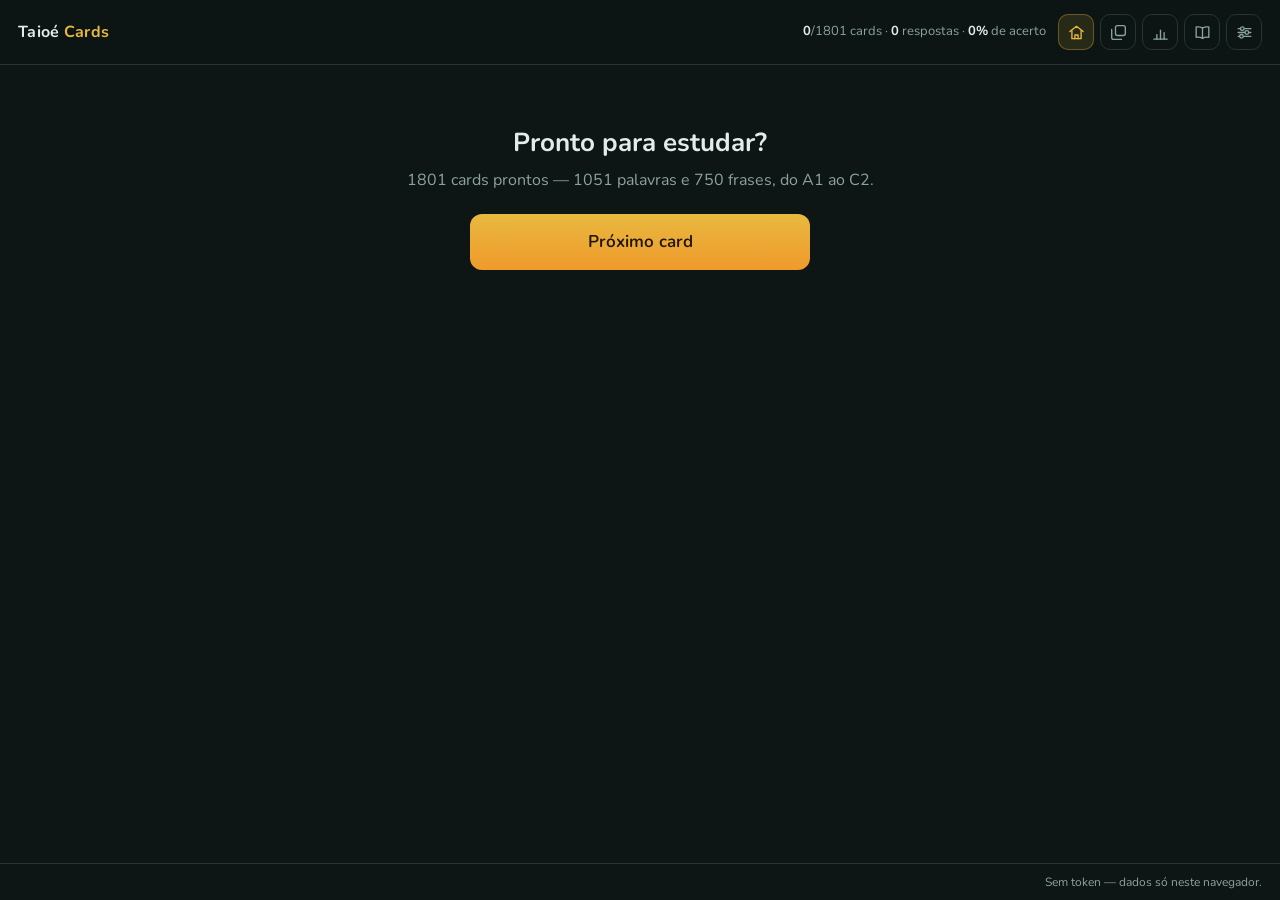
==== commit f2c85935: "Levas 21 e 22: uma frase para cada palavra dos textos, e as palavras dessas frases Primeira volta do" ====
--- a/index.html
+++ b/index.html
@@ -297,7 +297,7 @@
 </footer>
 
 <script src="data/textos-es.js?v=dfe08fae"></script>
-<script src="data/cards.js?v=0362ce2b"></script>
+<script src="data/cards.js?v=c0b64244"></script>
 <script src="data/historico.js?v=fcb2ebb0"></script>
 <script src="js/motor.js?v=d5c3356c"></script>
 <script src="js/github.js?v=5713c2d2"></script>
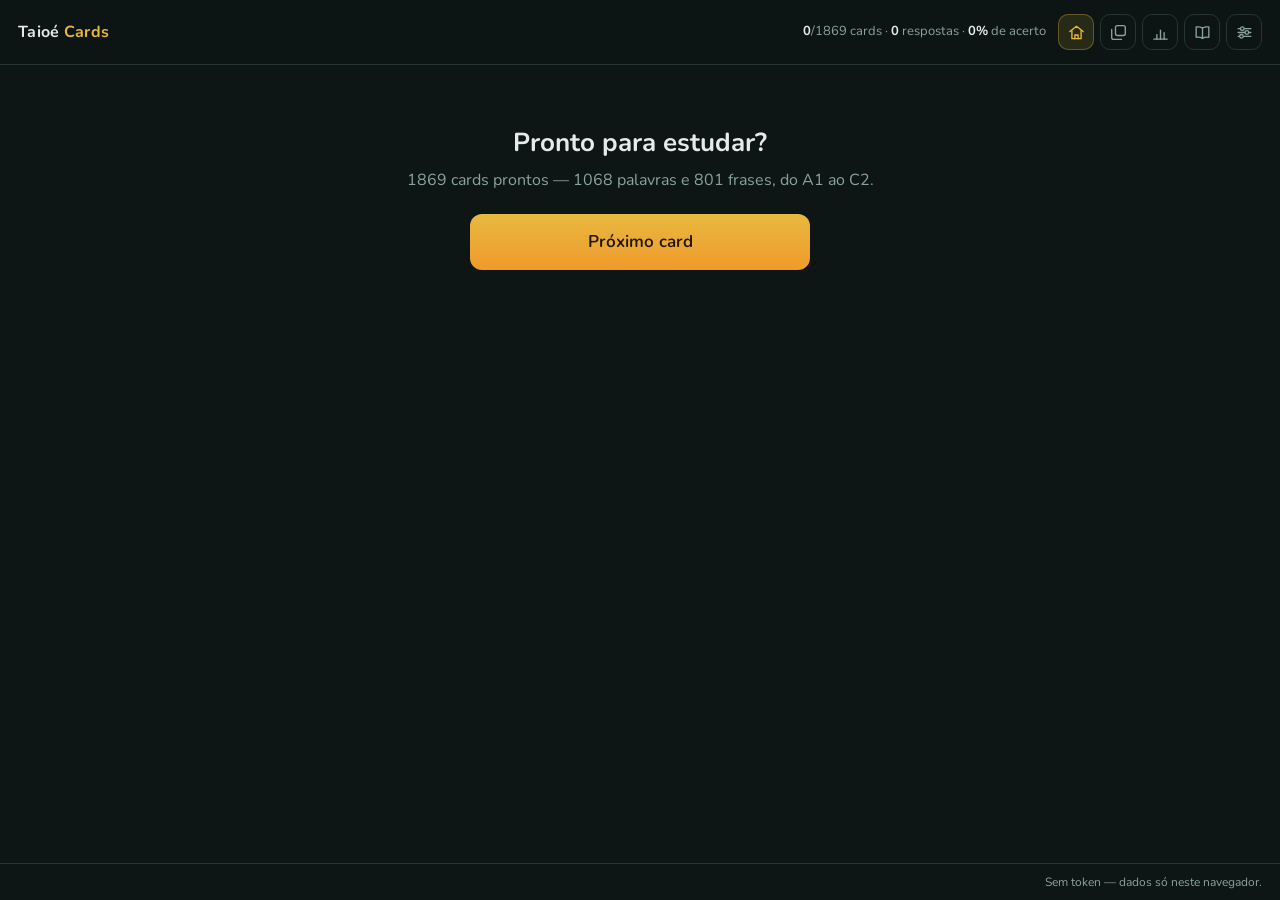
==== commit d8103d7e: "Levas 23 e 24: os usos que faltavam as palavras de muitos sentidos Leva 23 (u441 a u491, 51 frases):" ====
--- a/index.html
+++ b/index.html
@@ -297,7 +297,7 @@
 </footer>
 
 <script src="data/textos-es.js?v=dfe08fae"></script>
-<script src="data/cards.js?v=c0b64244"></script>
+<script src="data/cards.js?v=de9dc0cd"></script>
 <script src="data/historico.js?v=fcb2ebb0"></script>
 <script src="js/motor.js?v=d5c3356c"></script>
 <script src="js/github.js?v=5713c2d2"></script>
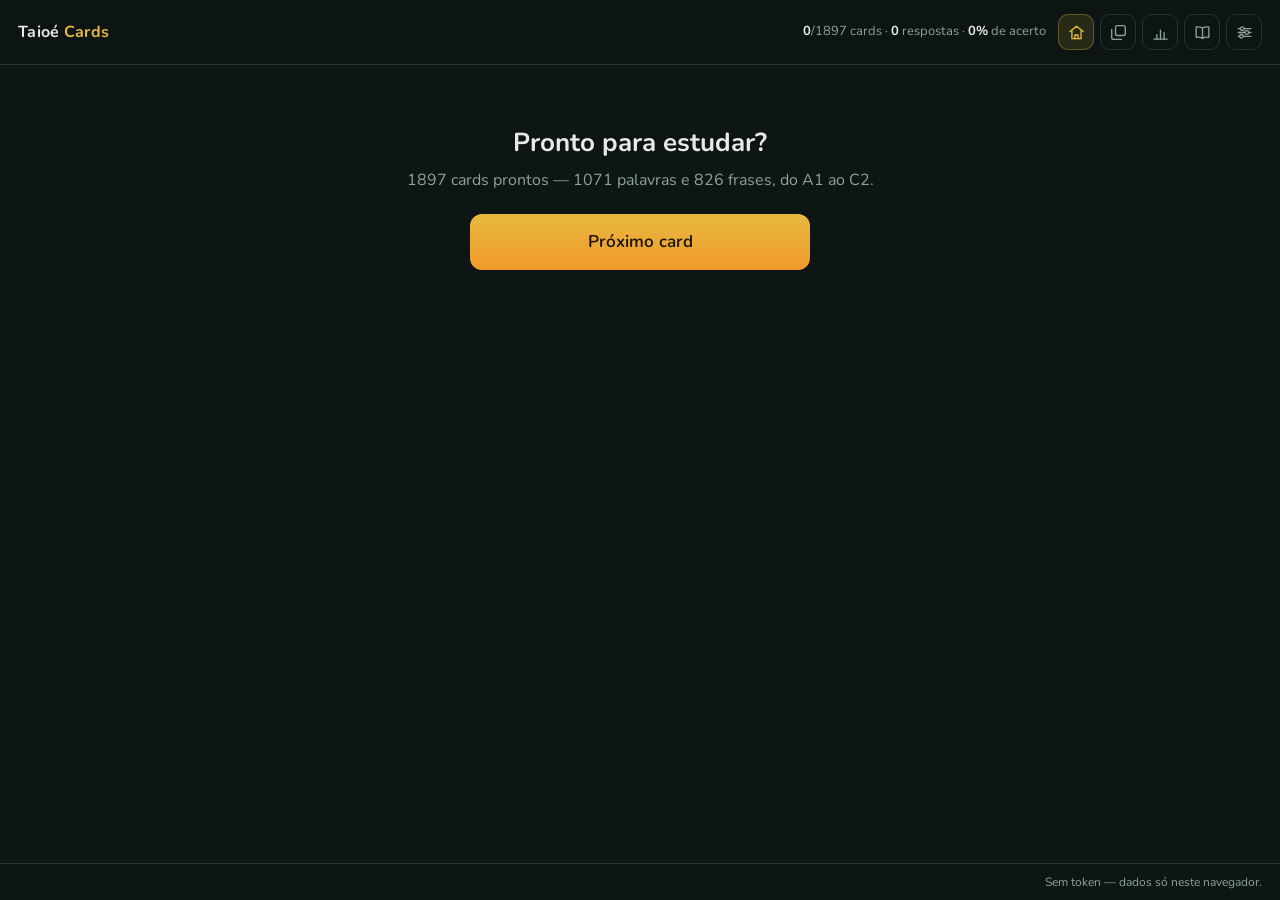
==== commit a88eade4: "Leva 25: as conjugacoes irregulares que faltavam, uma por irregularidade Pedido do Gere: nada de car" ====
--- a/index.html
+++ b/index.html
@@ -297,7 +297,7 @@
 </footer>
 
 <script src="data/textos-es.js?v=dfe08fae"></script>
-<script src="data/cards.js?v=de9dc0cd"></script>
+<script src="data/cards.js?v=29c2aed2"></script>
 <script src="data/historico.js?v=fcb2ebb0"></script>
 <script src="js/motor.js?v=d5c3356c"></script>
 <script src="js/github.js?v=5713c2d2"></script>
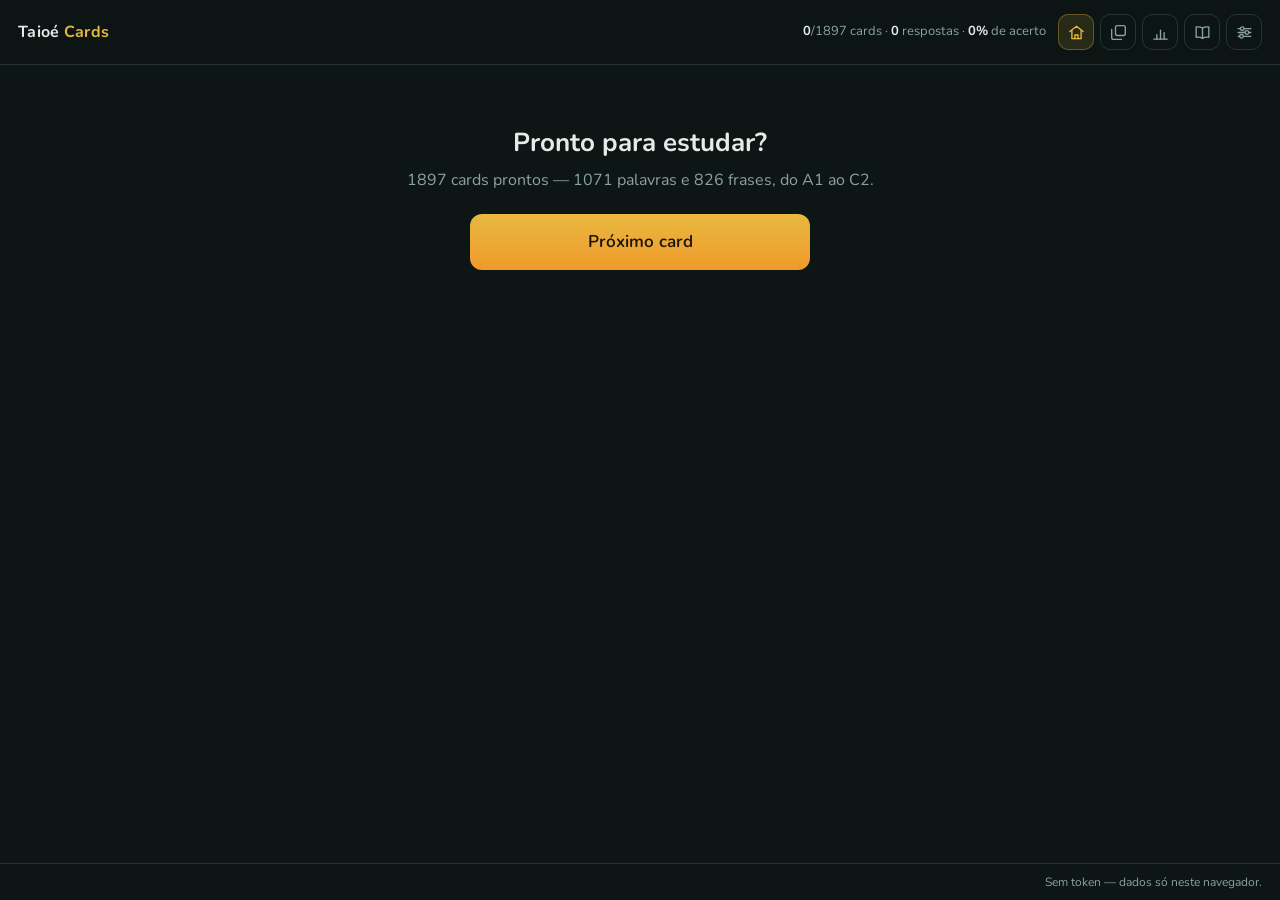
==== commit 9f75d05c: "A caixa de resposta nascia com altura zero e escondia o que se digitava Bug que o Gere viu duas veze" ====
--- a/index.html
+++ b/index.html
@@ -301,6 +301,6 @@
 <script src="data/historico.js?v=fcb2ebb0"></script>
 <script src="js/motor.js?v=d5c3356c"></script>
 <script src="js/github.js?v=5713c2d2"></script>
-<script src="js/app.js?v=d60dad7f"></script>
+<script src="js/app.js?v=53ef180e"></script>
 </body>
 </html>
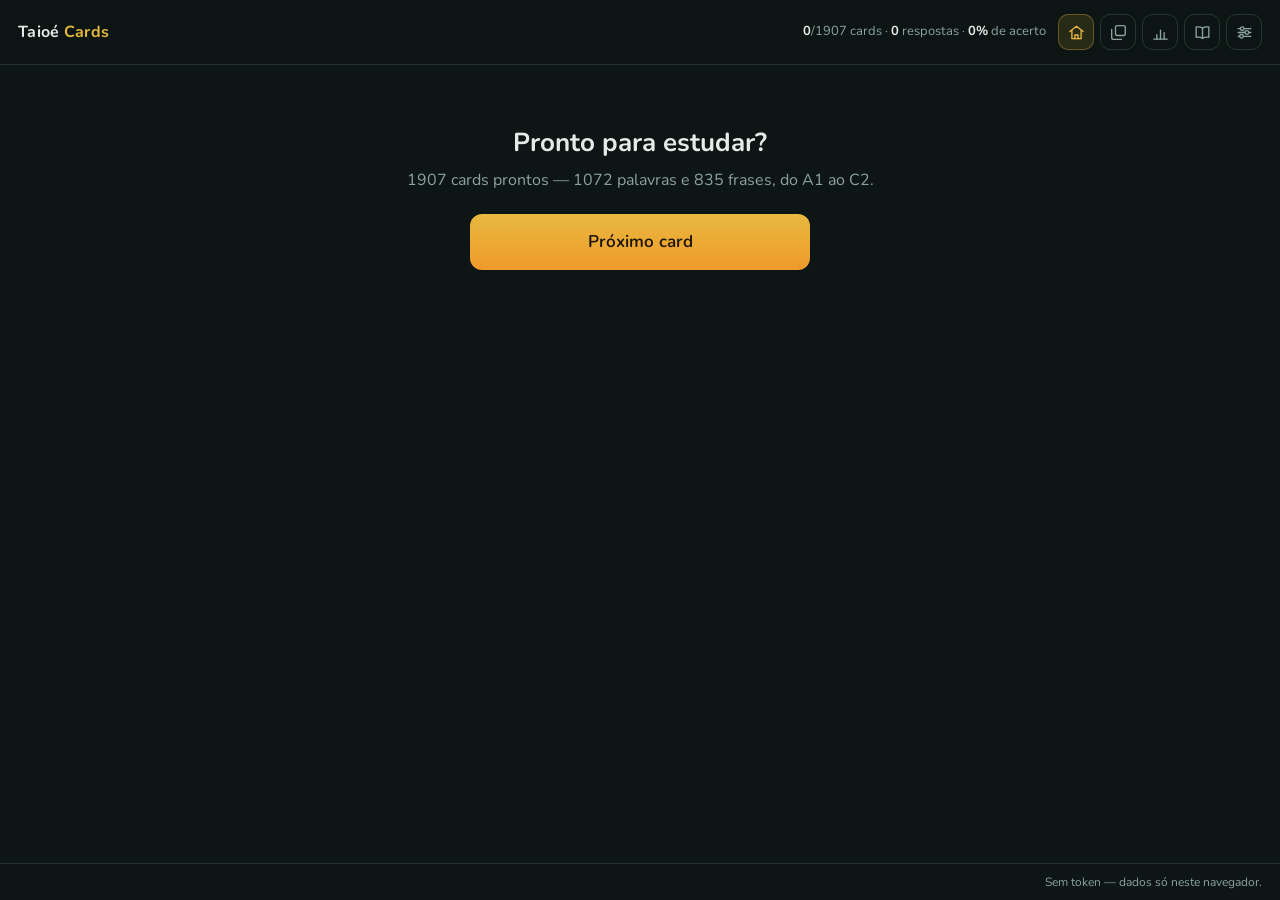
==== commit 245a9ca5: "Leva 27: o regular que faltava ao lado do irregular (futuro, condicional, subjuntivo) Pedido do Gere" ====
--- a/index.html
+++ b/index.html
@@ -297,7 +297,7 @@
 </footer>
 
 <script src="data/textos-es.js?v=dfe08fae"></script>
-<script src="data/cards.js?v=29c2aed2"></script>
+<script src="data/cards.js?v=343b8d4c"></script>
 <script src="data/historico.js?v=fcb2ebb0"></script>
 <script src="js/motor.js?v=d5c3356c"></script>
 <script src="js/github.js?v=5713c2d2"></script>
